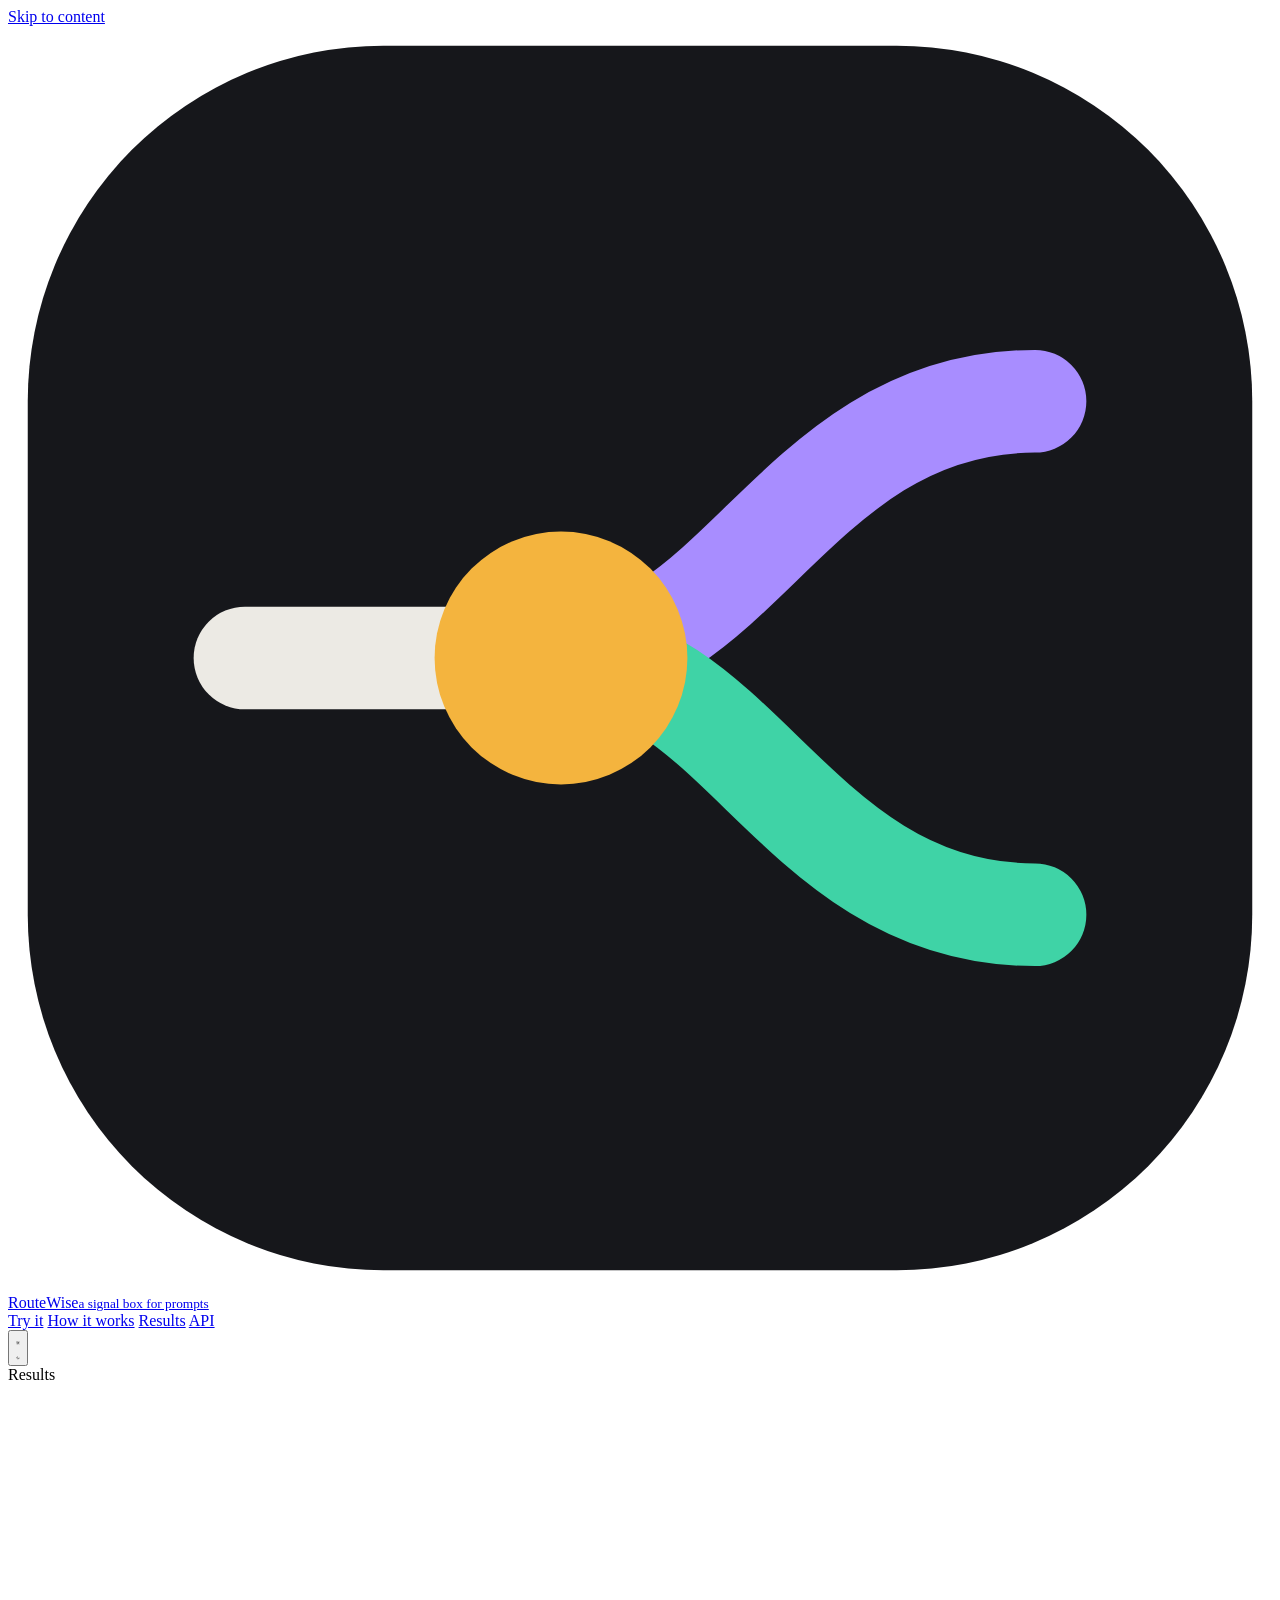
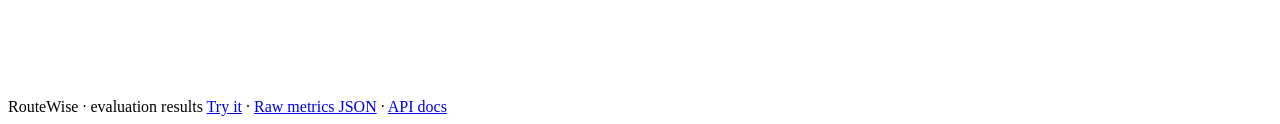
==== app/static/results.html @ d9f75d58 "RouteWise: classical-ML router that sends each prompt to the cheapest capable LLM - Data pipeline on" ====
<!doctype html>
<html lang="en">
<head>
<meta charset="utf-8">
<meta name="viewport" content="width=device-width, initial-scale=1">
<title>RouteWise · results</title>
<meta name="description" content="Evaluation of the LLM router on held-out prompts: routing curve, model comparison, regression, clustering and association rules.">
<meta name="color-scheme" content="light dark">
<link rel="icon" href="/static/favicon.svg" type="image/svg+xml">
<link rel="stylesheet" href="/static/style.css">
<script src="/static/theme.js"></script>
</head>
<body>
<a class="skip" href="#main">Skip to content</a>

<header class="site-head">
  <div class="wrap">
    <a class="brand" href="/" aria-label="RouteWise home">
      <svg viewBox="0 0 32 32" aria-hidden="true"><rect x=".5" y=".5" width="31" height="31" rx="9" fill="#16171b" stroke="var(--line-2)"/><path d="M6 16h8" stroke="#eceae4" stroke-width="2.6" stroke-linecap="round" fill="none"/><path d="M14 16c4.5 0 6-6.5 12-6.5" stroke="#a88dff" stroke-width="2.6" stroke-linecap="round" fill="none"/><path d="M14 16c4.5 0 6 6.5 12 6.5" stroke="#3fd3a6" stroke-width="2.6" stroke-linecap="round" fill="none"/><circle cx="14" cy="16" r="3.2" fill="#f4b43e"/></svg>
      <span>RouteWise<small>a signal box for prompts</small></span>
    </a>
    <nav class="nav" aria-label="Main">
      <a href="/">Try it</a>
      <a href="/#how" class="hide-sm">How it works</a>
      <a href="/results" aria-current="page">Results</a>
      <a href="/api/docs" class="ext">API</a>
    </nav>
    <button class="theme-btn" id="themeBtn" type="button" aria-label="Toggle colour theme">
      <svg class="sun" viewBox="0 0 24 24" fill="none" stroke="currentColor" stroke-width="2" stroke-linecap="round" aria-hidden="true"><circle cx="12" cy="12" r="4.2"/><path d="M12 2.5v2M12 19.5v2M4.6 4.6l1.4 1.4M18 18l1.4 1.4M2.5 12h2M19.5 12h2M4.6 19.4 6 18M18 6l1.4-1.4"/></svg>
      <svg class="moon" viewBox="0 0 24 24" fill="none" stroke="currentColor" stroke-width="2" stroke-linecap="round" stroke-linejoin="round" aria-hidden="true"><path d="M20 14.5A8 8 0 0 1 9.5 4a8 8 0 1 0 10.5 10.5z"/></svg>
    </button>
  </div>
</header>

<main id="main" class="wrap" aria-busy="true">
  <div id="root">
    <section class="r-hero" aria-label="Loading">
      <div class="eyebrow">Results</div>
      <div class="skel" style="height:72px;max-width:760px;margin:18px 0 18px"></div>
      <div class="skel" style="height:22px;max-width:620px"></div>
      <div class="skel" style="height:150px;margin-top:34px"></div>
    </section>
  </div>
</main>

<footer class="site-foot">
  <div class="wrap">
    <span id="builtNote">RouteWise · evaluation results</span>
    <span><a href="/">Try it</a> · <a href="/api/metrics">Raw metrics JSON</a> · <a href="/api/docs">API docs</a></span>
  </div>
</footer>
<script src="/static/common.js"></script>
<script src="/static/results.js"></script>
</body>
</html>
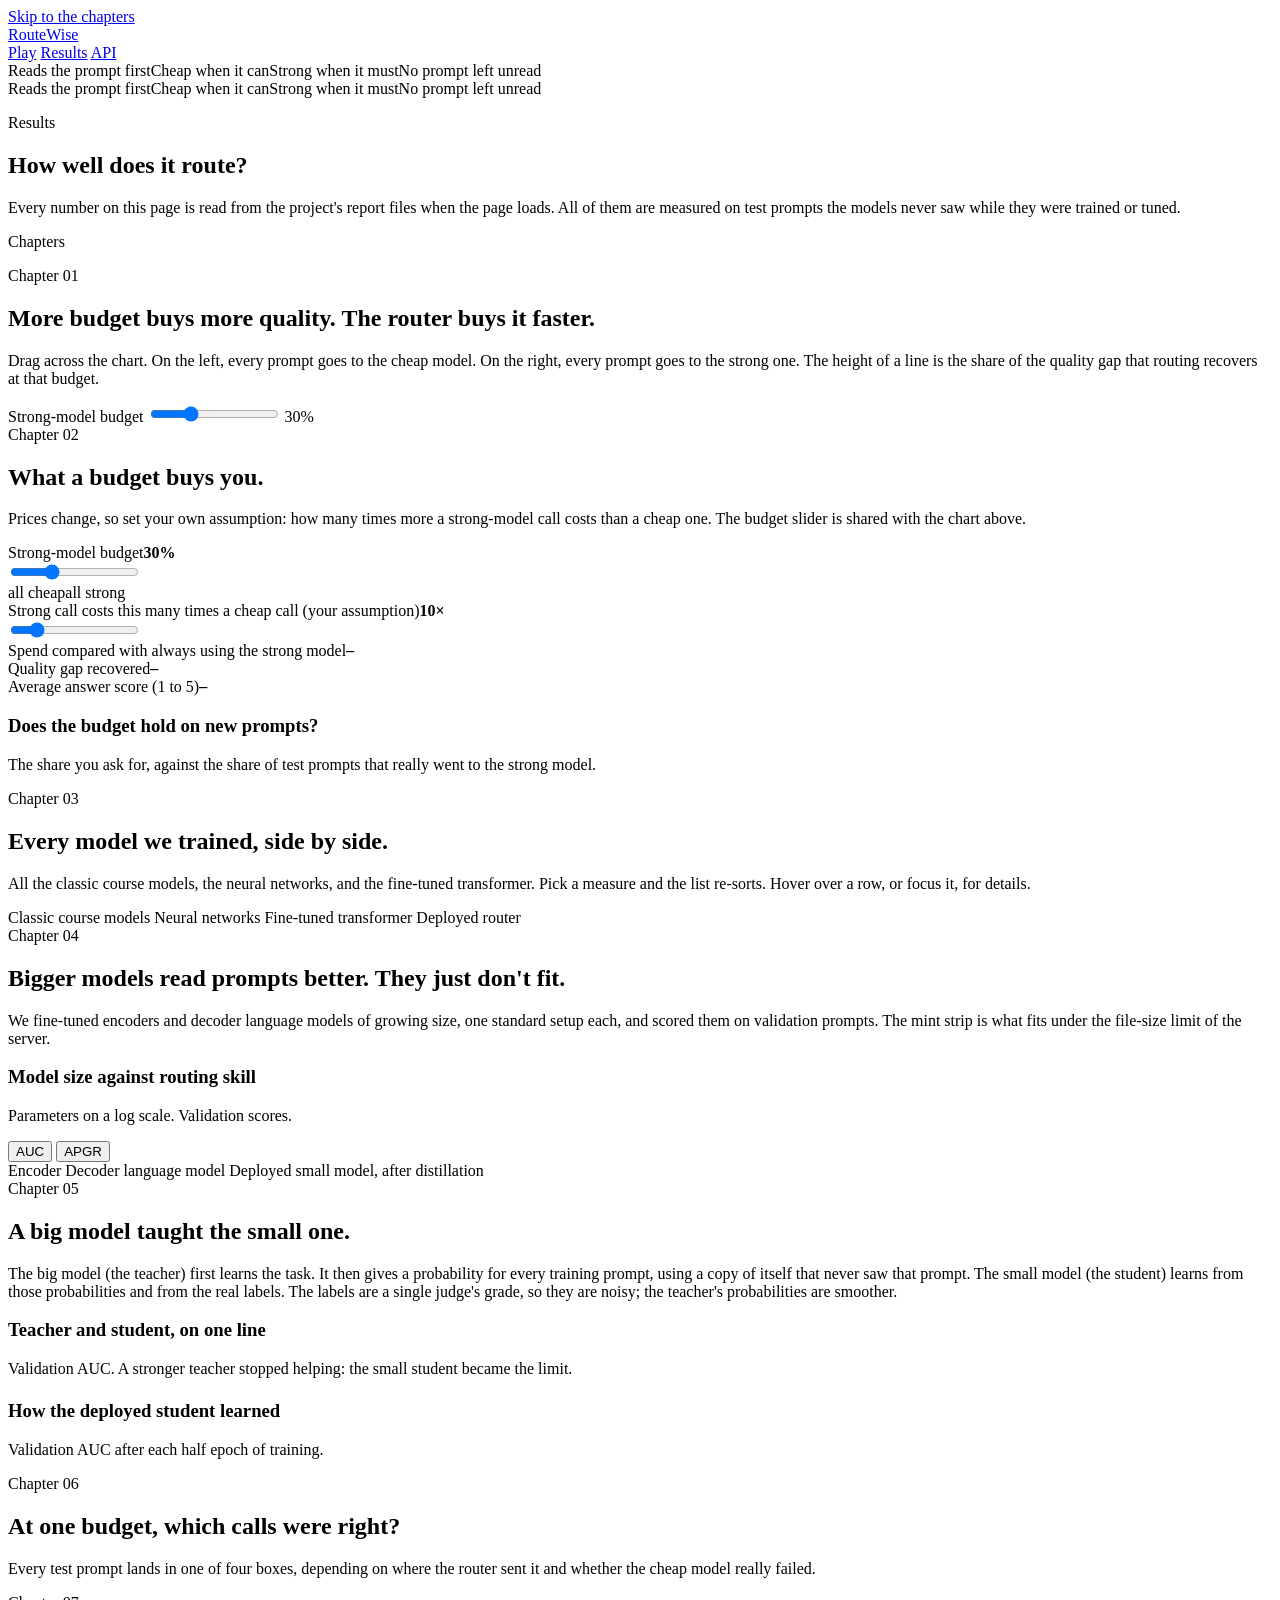
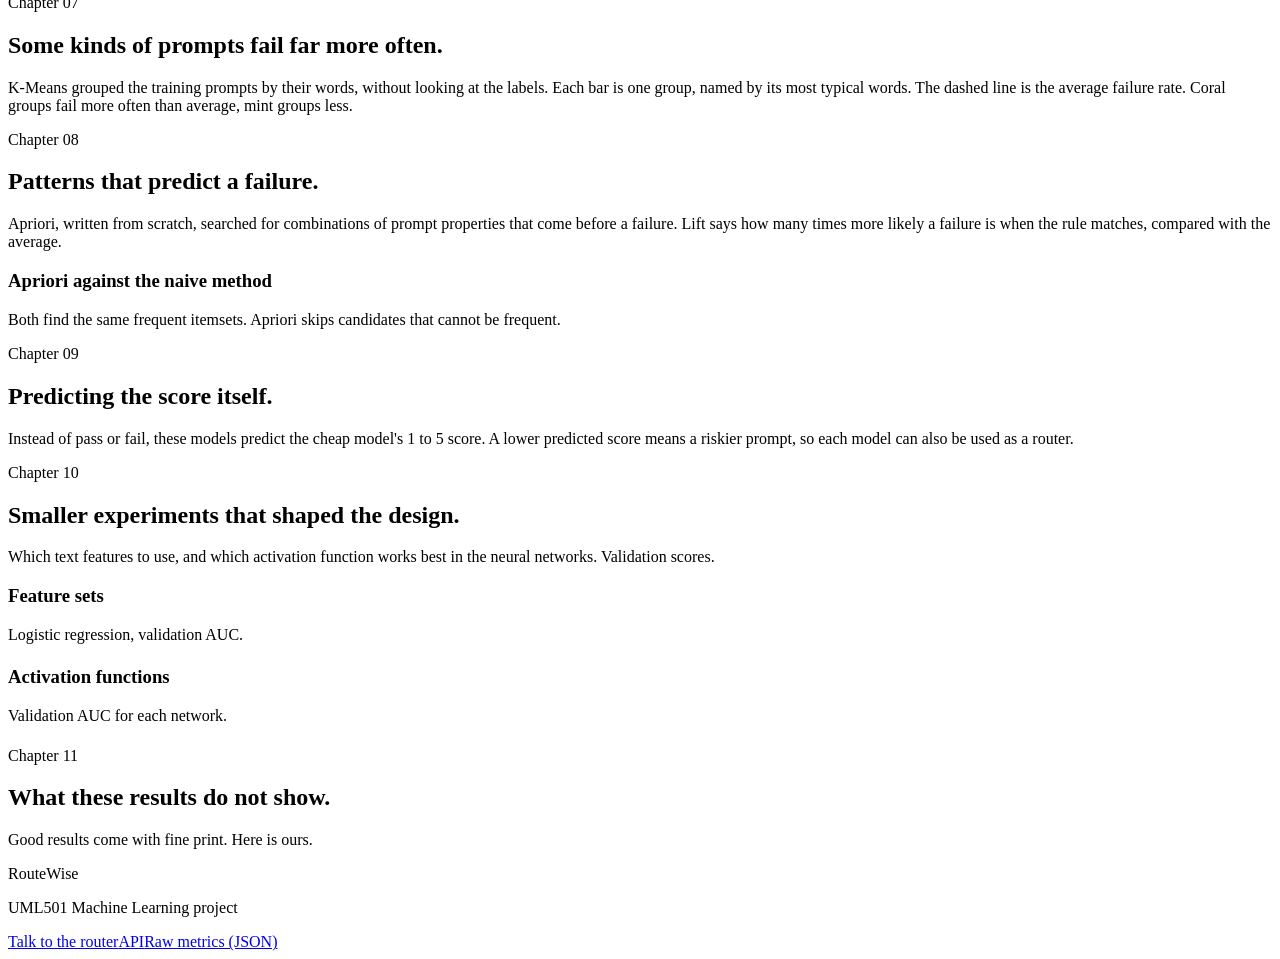
==== commit 3b612972: "Distilled transformer router, new web app, slides and project summary - Fine-tuned and distilled tra" ====
--- a/app/static/results.html
+++ b/app/static/results.html
@@ -3,53 +3,296 @@
 <head>
 <meta charset="utf-8">
 <meta name="viewport" content="width=device-width, initial-scale=1">
-<title>RouteWise · results</title>
-<meta name="description" content="Evaluation of the LLM router on held-out prompts: routing curve, model comparison, regression, clustering and association rules.">
-<meta name="color-scheme" content="light dark">
-<link rel="icon" href="/static/favicon.svg" type="image/svg+xml">
-<link rel="stylesheet" href="/static/style.css">
-<script src="/static/theme.js"></script>
+<title>RouteWise: the results</title>
+<meta name="description" content="How well the RouteWise router works on held-out prompts: the routing curve, every model compared, the model-size study, distillation, clustering, association rules and the limits.">
+<link rel="icon" href="/static/favicon.svg?v=20261127b" type="image/svg+xml">
+<link rel="stylesheet" href="/static/results.css?v=20261127n">
 </head>
 <body>
-<a class="skip" href="#main">Skip to content</a>
-
-<header class="site-head">
+<a class="skip" href="#chapters">Skip to the chapters</a>
+<div class="progress" id="progress" aria-hidden="true"></div>
+
+<header class="top">
   <div class="wrap">
-    <a class="brand" href="/" aria-label="RouteWise home">
-      <svg viewBox="0 0 32 32" aria-hidden="true"><rect x=".5" y=".5" width="31" height="31" rx="9" fill="#16171b" stroke="var(--line-2)"/><path d="M6 16h8" stroke="#eceae4" stroke-width="2.6" stroke-linecap="round" fill="none"/><path d="M14 16c4.5 0 6-6.5 12-6.5" stroke="#a88dff" stroke-width="2.6" stroke-linecap="round" fill="none"/><path d="M14 16c4.5 0 6 6.5 12 6.5" stroke="#3fd3a6" stroke-width="2.6" stroke-linecap="round" fill="none"/><circle cx="14" cy="16" r="3.2" fill="#f4b43e"/></svg>
-      <span>RouteWise<small>a signal box for prompts</small></span>
-    </a>
-    <nav class="nav" aria-label="Main">
-      <a href="/">Try it</a>
-      <a href="/#how" class="hide-sm">How it works</a>
+    <a class="wordmark" href="/" aria-label="RouteWise home">RouteWise</a>
+    <nav aria-label="Main">
+      <a href="/">Play</a>
       <a href="/results" aria-current="page">Results</a>
-      <a href="/api/docs" class="ext">API</a>
+      <a href="/api/docs">API</a>
     </nav>
-    <button class="theme-btn" id="themeBtn" type="button" aria-label="Toggle colour theme">
-      <svg class="sun" viewBox="0 0 24 24" fill="none" stroke="currentColor" stroke-width="2" stroke-linecap="round" aria-hidden="true"><circle cx="12" cy="12" r="4.2"/><path d="M12 2.5v2M12 19.5v2M4.6 4.6l1.4 1.4M18 18l1.4 1.4M2.5 12h2M19.5 12h2M4.6 19.4 6 18M18 6l1.4-1.4"/></svg>
-      <svg class="moon" viewBox="0 0 24 24" fill="none" stroke="currentColor" stroke-width="2" stroke-linecap="round" stroke-linejoin="round" aria-hidden="true"><path d="M20 14.5A8 8 0 0 1 9.5 4a8 8 0 1 0 10.5 10.5z"/></svg>
-    </button>
   </div>
 </header>
 
-<main id="main" class="wrap" aria-busy="true">
-  <div id="root">
-    <section class="r-hero" aria-label="Loading">
-      <div class="eyebrow">Results</div>
-      <div class="skel" style="height:72px;max-width:760px;margin:18px 0 18px"></div>
-      <div class="skel" style="height:22px;max-width:620px"></div>
-      <div class="skel" style="height:150px;margin-top:34px"></div>
-    </section>
+<div class="ticker" aria-label="Project facts">
+  <div class="ticker-track" id="tickerTrack">
+    <div class="ticker-set"><span>Reads the prompt first</span><span>Cheap when it can</span><span>Strong when it must</span><span>No prompt left unread</span></div>
+    <div class="ticker-set" aria-hidden="true"><span>Reads the prompt first</span><span>Cheap when it can</span><span>Strong when it must</span><span>No prompt left unread</span></div>
   </div>
+</div>
+
+<main id="main">
+  <section class="r-hero" aria-labelledby="rTitle">
+    <div class="wrap">
+      <p class="kicker" id="rEyebrow">Results</p>
+      <h1 class="display" id="rTitle">How well does it <span class="block">route?</span></h1>
+      <p class="lede" id="rLede">Every number on this page is read from the project's report files when the page loads.
+        All of them are measured on test prompts the models never saw while they were trained or tuned.</p>
+      <div class="mode-note" id="modeNote" hidden></div>
+      <div class="headline" id="headline"></div>
+      <div class="error-box" id="loadErr" role="alert" hidden style="margin-top:24px"></div>
+    </div>
+  </section>
+
+  <div class="r-band"><div class="wrap r-layout">
+    <nav class="toc" aria-label="Chapters">
+      <div class="toc-title">Chapters</div>
+      <ol id="toc"></ol>
+    </nav>
+
+    <div id="chapters">
+      <!-- 01 -->
+      <section class="chapter" id="curve" data-title="The routing curve" aria-labelledby="h-curve">
+        <div class="ch-head reveal">
+          <div class="ch-num">Chapter 01</div>
+          <h2 id="h-curve">More budget buys more quality. The router buys it faster.</h2>
+          <p>Drag across the chart. On the left, every prompt goes to the cheap model. On the right, every prompt goes to the strong one.
+            The height of a line is the share of the quality gap that routing recovers at that budget.</p>
+        </div>
+        <div class="panel reveal">
+          <div class="chart" id="curveChart" role="img" aria-label="Routing curve: quality gap recovered against the share of prompts sent to the strong model, for the router, random routing and a perfect router."></div>
+          <div class="scrub-row">
+            <label for="curveRange">Strong-model budget</label>
+            <input class="range" id="curveRange" type="range" min="0" max="100" step="1" value="30">
+            <output class="num" id="curveOut" for="curveRange">30%</output>
+          </div>
+          <div class="readout" id="curveRead"></div>
+          <div class="insight" id="curveInsight" hidden></div>
+        </div>
+      </section>
+
+      <!-- 02 -->
+      <section class="chapter" id="budget" data-title="Budget and cost" aria-labelledby="h-budget">
+        <div class="ch-head reveal">
+          <div class="ch-num">Chapter 02</div>
+          <h2 id="h-budget">What a budget buys you.</h2>
+          <p>Prices change, so set your own assumption: how many times more a strong-model call costs than a cheap one.
+            The budget slider is shared with the chart above.</p>
+        </div>
+        <div class="panel reveal">
+          <div class="cost-grid">
+            <div>
+              <div class="ctl">
+                <div class="ctl-top"><label for="costBudget">Strong-model budget</label><b class="num" id="costBudgetOut">30%</b></div>
+                <input class="range" id="costBudget" type="range" min="0" max="100" step="1" value="30">
+                <div class="range-ends" aria-hidden="true"><span>all cheap</span><span>all strong</span></div>
+              </div>
+              <div class="ctl">
+                <div class="ctl-top"><label for="costRatio">Strong call costs this many times a cheap call (your assumption)</label><b class="num" id="costRatioOut">10×</b></div>
+                <input class="range plain" id="costRatio" type="range" min="2" max="50" step="1" value="10">
+              </div>
+              <div class="meter">
+                <div class="meter-top"><span>Spend compared with always using the strong model</span><b class="num" id="costSpend">–</b></div>
+                <div class="meter-bar"><i class="s" id="costSpendBar"></i></div>
+              </div>
+              <div class="meter">
+                <div class="meter-top"><span>Quality gap recovered</span><b class="num" id="costPgr">–</b></div>
+                <div class="meter-bar"><i class="a" id="costPgrBar"></i></div>
+              </div>
+              <div class="meter">
+                <div class="meter-top"><span>Average answer score (1 to 5)</span><b class="num" id="costQ">–</b></div>
+                <div class="meter-bar"><i class="c" id="costQBar"></i></div>
+                <p class="cap" style="margin-top:6px" id="costQCap"></p>
+              </div>
+            </div>
+            <div>
+              <h3>Does the budget hold on new prompts?</h3>
+              <p class="sub">The share you ask for, against the share of test prompts that really went to the strong model.</p>
+              <div class="chart" id="budgetChart" style="margin-top:12px" role="img" aria-label="Asked budget against the measured share of strong-model calls on the test set."></div>
+              <p class="cap" id="budgetCap"></p>
+            </div>
+          </div>
+          <div class="at-cards" id="atCards"></div>
+        </div>
+      </section>
+
+      <!-- 03 -->
+      <section class="chapter" id="leaderboard" data-title="Every model, ranked" aria-labelledby="h-lb">
+        <div class="ch-head reveal">
+          <div class="ch-num">Chapter 03</div>
+          <h2 id="h-lb">Every model we trained, side by side.</h2>
+          <p>All the classic course models, the neural networks, and the fine-tuned transformer. Pick a measure and the list re-sorts.
+            Hover over a row, or focus it, for details.</p>
+        </div>
+        <div class="panel reveal">
+          <div id="lbChart"></div>
+          <div class="legend" id="lbLegend">
+            <span><i class="sw-classic"></i>Classic course models</span>
+            <span><i class="sw-neural"></i>Neural networks</span>
+            <span><i class="sw-tuned"></i>Fine-tuned transformer</span>
+            <span><i class="sw-router"></i>Deployed router</span>
+          </div>
+        </div>
+      </section>
+
+      <!-- 04 -->
+      <section class="chapter" id="size" data-title="Do bigger models help?" aria-labelledby="h-size">
+        <div class="ch-head reveal">
+          <div class="ch-num">Chapter 04</div>
+          <h2 id="h-size">Bigger models read prompts better. They just don't fit.</h2>
+          <p>We fine-tuned encoders and decoder language models of growing size, one standard setup each, and scored them on validation prompts.
+            The mint strip is what fits under the file-size limit of the server.</p>
+        </div>
+        <div class="panel reveal">
+          <div class="panel-head">
+            <div><h3>Model size against routing skill</h3><p class="sub">Parameters on a log scale. Validation scores.</p></div>
+            <div class="seg" id="sizeSeg" role="group" aria-label="Measure">
+              <button type="button" data-k="auc" aria-pressed="true">AUC</button>
+              <button type="button" data-k="apgr" aria-pressed="false">APGR</button>
+            </div>
+          </div>
+          <div class="chart" id="sizeChart" role="img" aria-label="Scatter plot of model parameters against validation score."></div>
+          <div class="legend">
+            <span><i class="round sw-open"></i>Encoder</span>
+            <span><i class="round sw-tuned"></i>Decoder language model</span>
+            <span><i class="round sw-router"></i><span id="sizeDepLegend">Deployed small model, after distillation</span></span>
+          </div>
+          <div class="insight" id="sizeInsight" hidden></div>
+        </div>
+      </section>
+
+      <!-- 05 -->
+      <section class="chapter" id="distill" data-title="Distillation" aria-labelledby="h-distill">
+        <div class="ch-head reveal">
+          <div class="ch-num">Chapter 05</div>
+          <h2 id="h-distill">A big model taught the small one.</h2>
+          <p>The big model (the teacher) first learns the task. It then gives a probability for every training prompt, using a copy of itself that
+            never saw that prompt. The small model (the student) learns from those probabilities and from the real labels. The labels are a single
+            judge's grade, so they are noisy; the teacher's probabilities are smoother.</p>
+        </div>
+        <div class="panel reveal flow-wrap" id="flowWrap">
+          <div class="flow" id="flow"></div>
+          <div class="formula" id="formula" hidden></div>
+        </div>
+        <div class="two">
+          <div class="panel reveal">
+            <h3>Teacher and student, on one line</h3>
+            <p class="sub">Validation AUC. A stronger teacher stopped helping: the small student became the limit.</p>
+            <div id="ladder" style="margin-top:22px"></div>
+          </div>
+          <div class="panel reveal">
+            <h3 id="learnTitle">How the deployed student learned</h3>
+            <p class="sub">Validation AUC after each half epoch of training.</p>
+            <div class="chart" id="learnChart" style="margin-top:14px" role="img" aria-label="Validation AUC of the deployed student during training."></div>
+            <p class="cap" id="learnCap"></p>
+          </div>
+        </div>
+      </section>
+
+      <!-- 06 -->
+      <section class="chapter" id="matrix" data-title="One budget, up close" aria-labelledby="h-matrix">
+        <div class="ch-head reveal">
+          <div class="ch-num">Chapter 06</div>
+          <h2 id="h-matrix">At one budget, which calls were right?</h2>
+          <p id="matrixLede">Every test prompt lands in one of four boxes, depending on where the router sent it and whether the cheap model really failed.</p>
+        </div>
+        <div class="panel reveal">
+          <div class="cm-wrap">
+            <div class="cm" id="cm"></div>
+            <div class="metric-list" id="cmMetrics"></div>
+          </div>
+        </div>
+      </section>
+
+      <!-- 07 -->
+      <section class="chapter" id="clusters" data-title="Prompt clusters" aria-labelledby="h-clusters">
+        <div class="ch-head reveal">
+          <div class="ch-num">Chapter 07</div>
+          <h2 id="h-clusters">Some kinds of prompts fail far more often.</h2>
+          <p>K-Means grouped the training prompts by their words, without looking at the labels. Each bar is one group, named by its most typical words.
+            The dashed line is the average failure rate. Coral groups fail more often than average, mint groups less.</p>
+        </div>
+        <div class="panel reveal">
+          <div id="clChart"></div>
+          <div class="cl-facts" id="clFacts"></div>
+        </div>
+      </section>
+
+      <!-- 08 -->
+      <section class="chapter" id="rules" data-title="Association rules" aria-labelledby="h-rules">
+        <div class="ch-head reveal">
+          <div class="ch-num">Chapter 08</div>
+          <h2 id="h-rules">Patterns that predict a failure.</h2>
+          <p>Apriori, written from scratch, searched for combinations of prompt properties that come before a failure.
+            Lift says how many times more likely a failure is when the rule matches, compared with the average.</p>
+        </div>
+        <div class="panel reveal">
+          <div class="rules" id="rulesList"></div>
+        </div>
+        <div class="panel reveal">
+          <h3>Apriori against the naive method</h3>
+          <p class="sub">Both find the same frequent itemsets. Apriori skips candidates that cannot be frequent.</p>
+          <div class="algo" id="algo" style="margin-top:16px"></div>
+        </div>
+      </section>
+
+      <!-- 09 -->
+      <section class="chapter" id="regression" data-title="Regression" aria-labelledby="h-reg">
+        <div class="ch-head reveal">
+          <div class="ch-num">Chapter 09</div>
+          <h2 id="h-reg">Predicting the score itself.</h2>
+          <p>Instead of pass or fail, these models predict the cheap model's 1 to 5 score. A lower predicted score means a riskier prompt,
+            so each model can also be used as a router.</p>
+        </div>
+        <div class="panel reveal">
+          <div id="regChart"></div>
+        </div>
+      </section>
+
+      <!-- 10 -->
+      <section class="chapter" id="more" data-title="Features and activations" aria-labelledby="h-more">
+        <div class="ch-head reveal">
+          <div class="ch-num">Chapter 10</div>
+          <h2 id="h-more">Smaller experiments that shaped the design.</h2>
+          <p>Which text features to use, and which activation function works best in the neural networks. Validation scores.</p>
+        </div>
+        <div class="two">
+          <div class="panel reveal">
+            <h3>Feature sets</h3>
+            <p class="sub">Logistic regression, validation AUC.</p>
+            <div id="ablation" style="margin-top:22px"></div>
+          </div>
+          <div class="panel reveal">
+            <h3>Activation functions</h3>
+            <p class="sub">Validation AUC for each network.</p>
+            <div id="acts" style="margin-top:22px"></div>
+          </div>
+        </div>
+      </section>
+
+      <!-- 11 -->
+      <section class="chapter" id="limits" data-title="Honest limits" aria-labelledby="h-limits">
+        <div class="ch-head reveal">
+          <div class="ch-num">Chapter 11</div>
+          <h2 id="h-limits">What these results do not show.</h2>
+          <p>Good results come with fine print. Here is ours.</p>
+        </div>
+        <div class="limits" id="limitsList"></div>
+      </section>
+    </div>
+  </div></div>
 </main>
 
-<footer class="site-foot">
+<footer class="on-dark">
   <div class="wrap">
-    <span id="builtNote">RouteWise · evaluation results</span>
-    <span><a href="/">Try it</a> · <a href="/api/metrics">Raw metrics JSON</a> · <a href="/api/docs">API docs</a></span>
+    <div class="big">RouteWise</div>
+    <div>
+      <p>UML501 Machine Learning project</p>
+      <nav aria-label="Footer"><a href="/">Talk to the router</a><a href="/api/docs">API</a><a href="/api/metrics">Raw metrics (JSON)</a></nav>
+    </div>
   </div>
 </footer>
-<script src="/static/common.js"></script>
-<script src="/static/results.js"></script>
+<script src="/static/common.js?v=20261127n"></script>
+<script src="/static/charts.js?v=20261127n"></script>
+<script src="/static/results.js?v=20261127n"></script>
 </body>
 </html>
